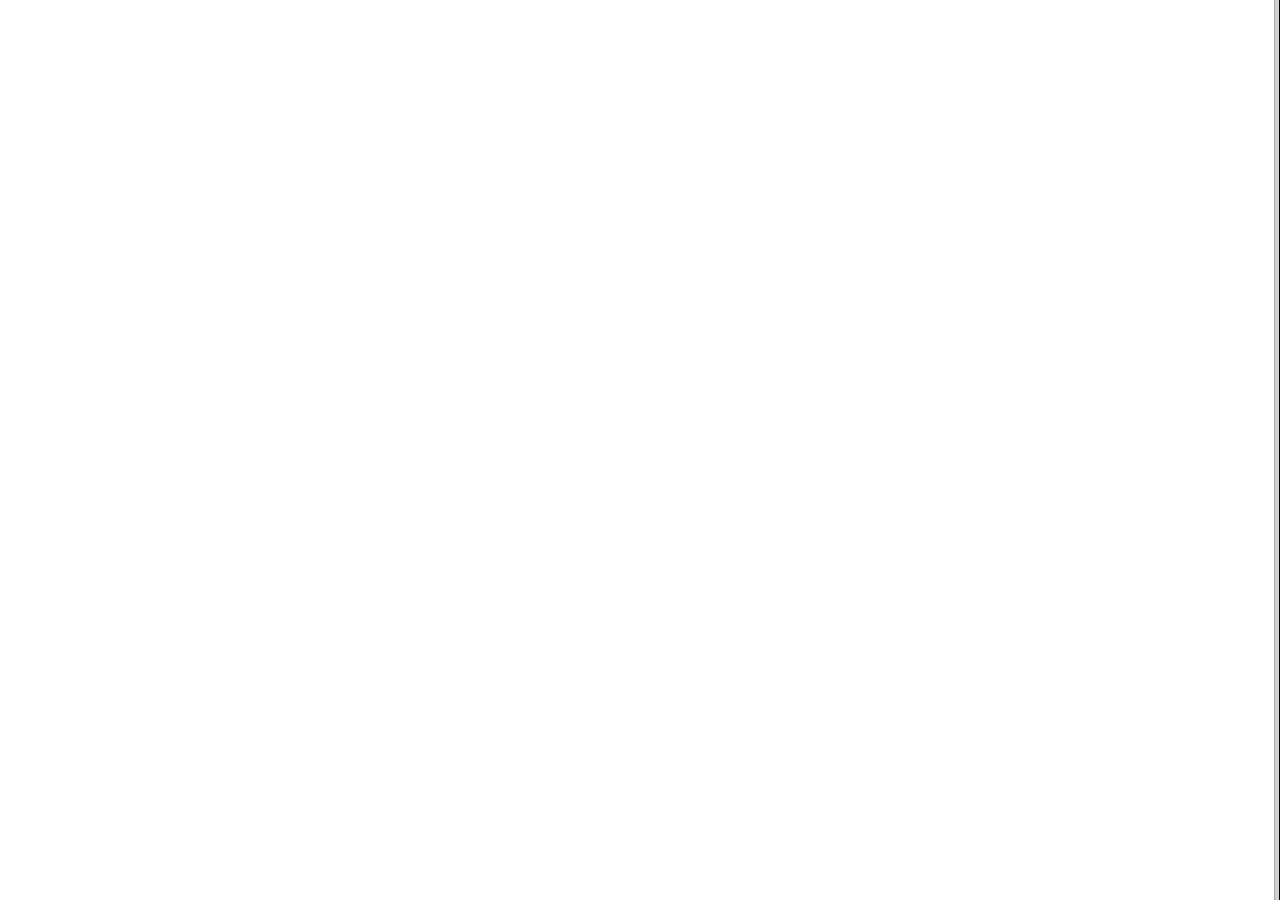
==== index.html @ dcdb9a04 "Update index.html" ====
<!DOCTYPE html>
<html>
    <frameset cols="100%, *">
        <frame name="main" src="http://49.235.121.99:5212"">
    </frameset>
    <script>
        document.cookie = "key=value; SameSite=None; Secure"
    </script>
</html>
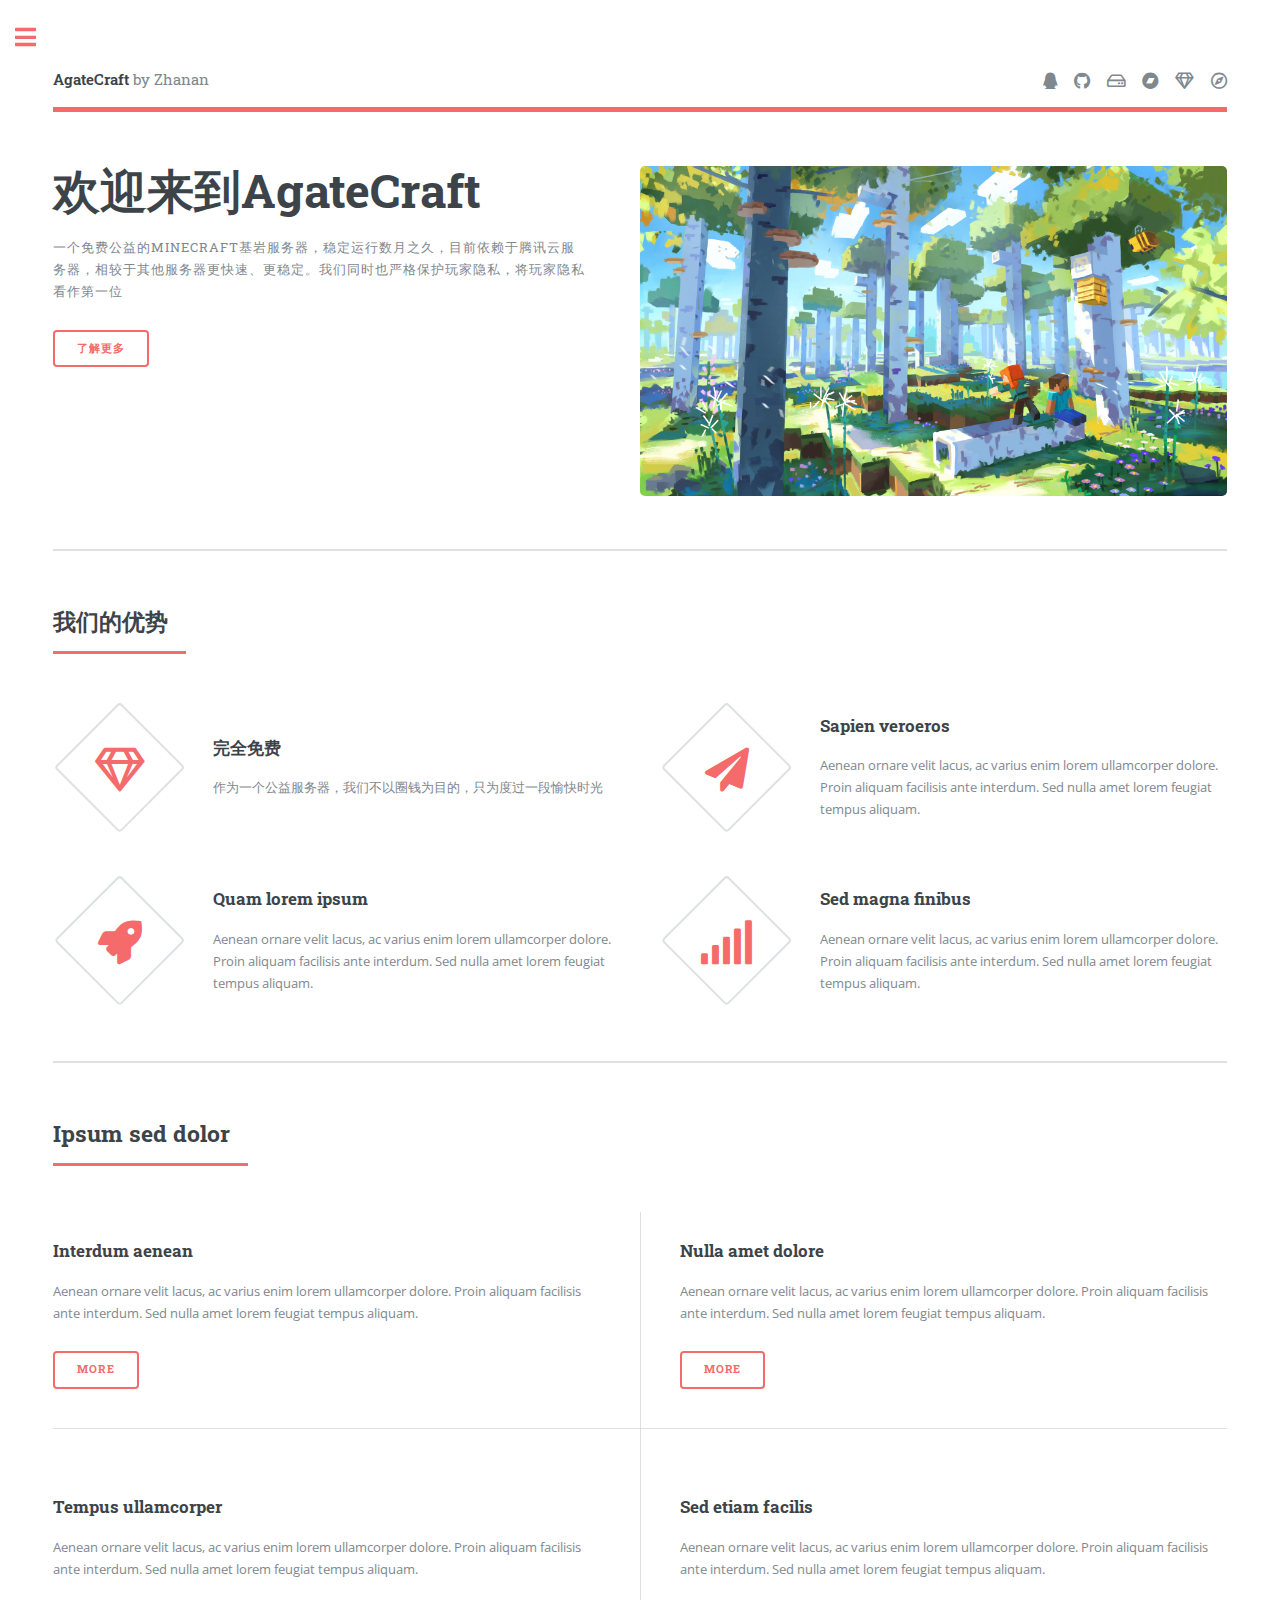
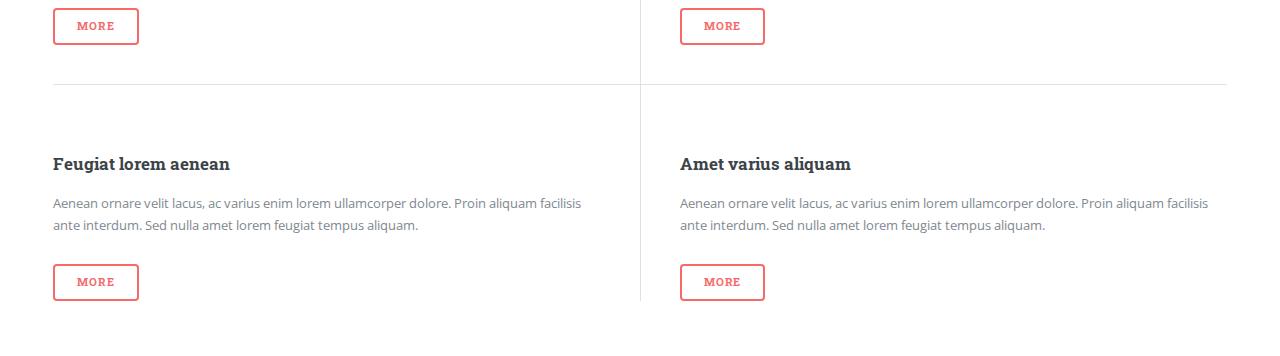
==== commit c99d8703: "新添加网站" ====
--- a/index.html
+++ b/index.html
@@ -1,9 +1,253 @@
-<!DOCTYPE html>
-<html>
-    <frameset cols="100%, *">
-        <frame name="main" src="http://49.235.121.99:5212"">
-    </frameset>
-    <script>
-        document.cookie = "key=value; SameSite=None; Secure"
-    </script>
-</html>
+<!DOCTYPE HTML>
+<!--
+	Editorial by HTML5 UP
+	html5up.net | @ajlkn
+	Free for personal and commercial use under the CCA 3.0 license (html5up.net/license)
+-->
+<html>
+	<head>
+		<title>AgateCraft</title>
+		<meta charset="utf-8" />
+		<link rel="icon" type="image/x-icon" href="AgateCraft.png" />
+		<meta name="viewport" content="width=device-width, initial-scale=1, user-scalable=no" />
+		<link rel="stylesheet" href="assets/css/main.css" />
+	</head>
+	<body class="is-preload">
+
+		<!-- Wrapper -->
+			<div id="wrapper">
+
+				<!-- Main -->
+					<div id="main">
+						<div class="inner">
+
+							<!-- Header -->
+								<header id="header">
+									<a href="index.html" class="logo"><strong>AgateCraft</strong> by Zhanan</a>
+									<ul class="icons">
+										<li><a href="https://qm.qq.com/cgi-bin/qm/qr?k=oFdRQVnFhLDmWWPIDoon6gLlIrjMFYWf&jump_from=webapi&authKey=WUfzHEdvCOAAj/n2lo9/QWrTHx9rWm87TX8I+QCbLDk0JtfpqtGhjoaULBJ39b0R" class="icon brands fa-qq"><span class="label">QQ</span></a></li>
+										<li><a href="https://github.com" class="icon brands fa-github"><span class="label">Github</span></a></li>
+										<li><a href="https://pan.agatecraft.top" class="icon computers fa-hdd"><span class="label">WebPan</span></a></li>
+										<li><a href="https://mcsm.agatecraft.top" class="icon brands fa-bandcamp"><span class="label">Console</span></a></li>
+										<li><a href="https://afdian.net/a/AgateCraft" class="icon payment fa-gem"><span class="label">Volunteer</span></a></li>
+										<li><a href="https://agatecraft.fandom.com" class="icon business fa-compass"><span class="label">Wiki</span></a></li>
+									</ul>
+								</header>
+
+							<!-- Banner -->
+								<section id="banner">
+									<div class="content">
+										<header>
+											<h1>欢迎来到AgateCraft</h1>
+											<p>一个免费公益的Minecraft基岩服务器，稳定运行数月之久，目前依赖于腾讯云服务器，相较于其他服务器更快速、更稳定。我们同时也严格保护玩家隐私，将玩家隐私看作第一位</p>
+										</header>
+										<p></p>
+										<ul class="actions">
+											<li><a href="#introduce" class="button big">了解更多</a></li>
+										</ul>
+									</div>
+									<span class="image object">
+										<img src="images/Apic01.jpg" alt="" />
+									</span>
+								</section>
+
+							<!-- Section -->
+								<section>
+									<header class="major" id="introduce">
+										<h2>我们的优势</h2>
+									</header>
+									<div class="features">
+										<article>
+											<span class="icon fa-gem"></span>
+											<div class="content">
+												<h3>完全免费</h3>
+												<p>作为一个公益服务器，我们不以圈钱为目的，只为度过一段愉快时光</p>
+											</div>
+										</article>
+										<article>
+											<span class="icon solid fa-paper-plane"></span>
+											<div class="content">
+												<h3>Sapien veroeros</h3>
+												<p>Aenean ornare velit lacus, ac varius enim lorem ullamcorper dolore. Proin aliquam facilisis ante interdum. Sed nulla amet lorem feugiat tempus aliquam.</p>
+											</div>
+										</article>
+										<article>
+											<span class="icon solid fa-rocket"></span>
+											<div class="content">
+												<h3>Quam lorem ipsum</h3>
+												<p>Aenean ornare velit lacus, ac varius enim lorem ullamcorper dolore. Proin aliquam facilisis ante interdum. Sed nulla amet lorem feugiat tempus aliquam.</p>
+											</div>
+										</article>
+										<article>
+											<span class="icon solid fa-signal"></span>
+											<div class="content">
+												<h3>Sed magna finibus</h3>
+												<p>Aenean ornare velit lacus, ac varius enim lorem ullamcorper dolore. Proin aliquam facilisis ante interdum. Sed nulla amet lorem feugiat tempus aliquam.</p>
+											</div>
+										</article>
+									</div>
+								</section>
+
+							<!-- Section -->
+								<section>
+									<header class="major">
+										<h2>Ipsum sed dolor</h2>
+									</header>
+									<div class="posts">
+										<article>
+											<a href="#" class="image"><img src="images/pic01.jpg" alt="" /></a>
+											<h3>Interdum aenean</h3>
+											<p>Aenean ornare velit lacus, ac varius enim lorem ullamcorper dolore. Proin aliquam facilisis ante interdum. Sed nulla amet lorem feugiat tempus aliquam.</p>
+											<ul class="actions">
+												<li><a href="#" class="button">More</a></li>
+											</ul>
+										</article>
+										<article>
+											<a href="#" class="image"><img src="images/pic02.jpg" alt="" /></a>
+											<h3>Nulla amet dolore</h3>
+											<p>Aenean ornare velit lacus, ac varius enim lorem ullamcorper dolore. Proin aliquam facilisis ante interdum. Sed nulla amet lorem feugiat tempus aliquam.</p>
+											<ul class="actions">
+												<li><a href="#" class="button">More</a></li>
+											</ul>
+										</article>
+										<article>
+											<a href="#" class="image"><img src="images/pic03.jpg" alt="" /></a>
+											<h3>Tempus ullamcorper</h3>
+											<p>Aenean ornare velit lacus, ac varius enim lorem ullamcorper dolore. Proin aliquam facilisis ante interdum. Sed nulla amet lorem feugiat tempus aliquam.</p>
+											<ul class="actions">
+												<li><a href="#" class="button">More</a></li>
+											</ul>
+										</article>
+										<article>
+											<a href="#" class="image"><img src="images/pic04.jpg" alt="" /></a>
+											<h3>Sed etiam facilis</h3>
+											<p>Aenean ornare velit lacus, ac varius enim lorem ullamcorper dolore. Proin aliquam facilisis ante interdum. Sed nulla amet lorem feugiat tempus aliquam.</p>
+											<ul class="actions">
+												<li><a href="#" class="button">More</a></li>
+											</ul>
+										</article>
+										<article>
+											<a href="#" class="image"><img src="images/pic05.jpg" alt="" /></a>
+											<h3>Feugiat lorem aenean</h3>
+											<p>Aenean ornare velit lacus, ac varius enim lorem ullamcorper dolore. Proin aliquam facilisis ante interdum. Sed nulla amet lorem feugiat tempus aliquam.</p>
+											<ul class="actions">
+												<li><a href="#" class="button">More</a></li>
+											</ul>
+										</article>
+										<article>
+											<a href="#" class="image"><img src="images/pic06.jpg" alt="" /></a>
+											<h3>Amet varius aliquam</h3>
+											<p>Aenean ornare velit lacus, ac varius enim lorem ullamcorper dolore. Proin aliquam facilisis ante interdum. Sed nulla amet lorem feugiat tempus aliquam.</p>
+											<ul class="actions">
+												<li><a href="#" class="button">More</a></li>
+											</ul>
+										</article>
+									</div>
+								</section>
+
+						</div>
+					</div>
+
+				<!-- Sidebar -->
+					<div id="sidebar">
+						<div class="inner">
+
+							<!-- Search -->
+								<section id="search" class="alt">
+									<form method="post" action="#">
+										<input type="text" name="query" id="query" placeholder="Search" />
+									</form>
+								</section>
+
+							<!-- Menu -->
+								<nav id="menu">
+									<header class="major">
+										<h2>Menu</h2>
+									</header>
+									<ul>
+										<li><a href="index.html">Homepage</a></li>
+										<li><a href="generic.html">Generic</a></li>
+										<li><a href="elements.html">Elements</a></li>
+										<li>
+											<span class="opener">Submenu</span>
+											<ul>
+												<li><a href="#">Lorem Dolor</a></li>
+												<li><a href="#">Ipsum Adipiscing</a></li>
+												<li><a href="#">Tempus Magna</a></li>
+												<li><a href="#">Feugiat Veroeros</a></li>
+											</ul>
+										</li>
+										<li><a href="#">Etiam Dolore</a></li>
+										<li><a href="#">Adipiscing</a></li>
+										<li>
+											<span class="opener">Another Submenu</span>
+											<ul>
+												<li><a href="#">Lorem Dolor</a></li>
+												<li><a href="#">Ipsum Adipiscing</a></li>
+												<li><a href="#">Tempus Magna</a></li>
+												<li><a href="#">Feugiat Veroeros</a></li>
+											</ul>
+										</li>
+										<li><a href="#">Maximus Erat</a></li>
+										<li><a href="#">Sapien Mauris</a></li>
+										<li><a href="#">Amet Lacinia</a></li>
+									</ul>
+								</nav>
+
+							<!-- Section -->
+								<section>
+									<header class="major">
+										<h2>Ante interdum</h2>
+									</header>
+									<div class="mini-posts">
+										<article>
+											<a href="#" class="image"><img src="images/pic07.jpg" alt="" /></a>
+											<p>Aenean ornare velit lacus, ac varius enim lorem ullamcorper dolore aliquam.</p>
+										</article>
+										<article>
+											<a href="#" class="image"><img src="images/pic08.jpg" alt="" /></a>
+											<p>Aenean ornare velit lacus, ac varius enim lorem ullamcorper dolore aliquam.</p>
+										</article>
+										<article>
+											<a href="#" class="image"><img src="images/pic09.jpg" alt="" /></a>
+											<p>Aenean ornare velit lacus, ac varius enim lorem ullamcorper dolore aliquam.</p>
+										</article>
+									</div>
+									<ul class="actions">
+										<li><a href="#" class="button">More</a></li>
+									</ul>
+								</section>
+
+							<!-- Section -->
+								<section>
+									<header class="major">
+										<h2>Get in touch</h2>
+									</header>
+									<p>Sed varius enim lorem ullamcorper dolore aliquam aenean ornare velit lacus, ac varius enim lorem ullamcorper dolore. Proin sed aliquam facilisis ante interdum. Sed nulla amet lorem feugiat tempus aliquam.</p>
+									<ul class="contact">
+										<li class="icon solid fa-envelope"><a href="#">information@untitled.tld</a></li>
+										<li class="icon solid fa-phone">(000) 000-0000</li>
+										<li class="icon solid fa-home">1234 Somewhere Road #8254<br />
+										Nashville, TN 00000-0000</li>
+									</ul>
+								</section>
+
+							<!-- Footer -->
+								<footer id="footer">
+									<p class="copyright">&copy; Untitled. All rights reserved. Demo Images: <a href="https://unsplash.com">Unsplash</a>. Design: <a href="https://html5up.net">HTML5 UP</a>.</p>
+								</footer>
+
+						</div>
+					</div>
+
+			</div>
+
+		<!-- Scripts -->
+			<script src="assets/js/jquery.min.js"></script>
+			<script src="assets/js/browser.min.js"></script>
+			<script src="assets/js/breakpoints.min.js"></script>
+			<script src="assets/js/util.js"></script>
+			<script src="assets/js/main.js"></script>
+
+	</body>
+</html>--- a/assets/css/main.css
+++ b/assets/css/main.css
@@ -0,0 +1,2273 @@
+@import url(fontawesome-all.min.css);
+@import url("https://fonts.googleapis.com/css?family=Open+Sans:400,600,400italic,600italic|Roboto+Slab:400,700");
+/*
+	Editorial by HTML5 UP
+	html5up.net | @ajlkn
+	Free for personal and commercial use under the CCA 3.0 license (html5up.net/license)
+*/
+html, body, div, span, applet, object,
+iframe, h1, h2, h3, h4, h5, h6, p, blockquote,
+pre, a, abbr, acronym, address, big, cite,
+code, del, dfn, em, img, ins, kbd, q, s, samp,
+small, strike, strong, sub, sup, tt, var, b,
+u, i, center, dl, dt, dd, ol, ul, li, fieldset,
+form, label, legend, table, caption, tbody,
+tfoot, thead, tr, th, td, article, aside,
+canvas, details, embed, figure, figcaption,
+footer, header, hgroup, menu, nav, output, ruby,
+section, summary, time, mark, audio, video {
+  margin: 0;
+  padding: 0;
+  border: 0;
+  font-size: 100%;
+  font: inherit;
+  vertical-align: baseline; }
+
+article, aside, details, figcaption, figure,
+footer, header, hgroup, menu, nav, section {
+  display: block; }
+
+body {
+  line-height: 1; }
+
+ol, ul {
+  list-style: none; }
+
+blockquote, q {
+  quotes: none; }
+  blockquote:before, blockquote:after, q:before, q:after {
+    content: '';
+    content: none; }
+
+table {
+  border-collapse: collapse;
+  border-spacing: 0; }
+
+body {
+  -webkit-text-size-adjust: none; }
+
+mark {
+  background-color: transparent;
+  color: inherit; }
+
+input::-moz-focus-inner {
+  border: 0;
+  padding: 0; }
+
+input, select, textarea {
+  -moz-appearance: none;
+  -webkit-appearance: none;
+  -ms-appearance: none;
+  appearance: none; }
+
+/* Basic */
+@-ms-viewport {
+  width: device-width; }
+
+body {
+  -ms-overflow-style: scrollbar; }
+
+@media screen and (max-width: 480px) {
+  html, body {
+    min-width: 320px; } }
+
+html {
+  box-sizing: border-box; }
+
+*, *:before, *:after {
+  box-sizing: inherit; }
+
+body {
+  background: #ffffff; }
+  body.is-preload *, body.is-preload *:before, body.is-preload *:after, body.is-resizing *, body.is-resizing *:before, body.is-resizing *:after {
+    -moz-animation: none !important;
+    -webkit-animation: none !important;
+    -ms-animation: none !important;
+    animation: none !important;
+    -moz-transition: none !important;
+    -webkit-transition: none !important;
+    -ms-transition: none !important;
+    transition: none !important; }
+
+/* Type */
+body, input, select, textarea {
+  color: #7f888f;
+  font-family: "Open Sans", sans-serif;
+  font-size: 13pt;
+  font-weight: 400;
+  line-height: 1.65; }
+  @media screen and (max-width: 1680px) {
+    body, input, select, textarea {
+      font-size: 11pt; } }
+  @media screen and (max-width: 1280px) {
+    body, input, select, textarea {
+      font-size: 10pt; } }
+  @media screen and (max-width: 360px) {
+    body, input, select, textarea {
+      font-size: 9pt; } }
+
+a {
+  -moz-transition: color 0.2s ease-in-out, border-bottom-color 0.2s ease-in-out;
+  -webkit-transition: color 0.2s ease-in-out, border-bottom-color 0.2s ease-in-out;
+  -ms-transition: color 0.2s ease-in-out, border-bottom-color 0.2s ease-in-out;
+  transition: color 0.2s ease-in-out, border-bottom-color 0.2s ease-in-out;
+  border-bottom: dotted 1px;
+  color: #f56a6a;
+  text-decoration: none; }
+  a:hover {
+    border-bottom-color: #f56a6a;
+    color: #f56a6a !important; }
+    a:hover strong {
+      color: inherit; }
+
+strong, b {
+  color: #3d4449;
+  font-weight: 600; }
+
+em, i {
+  font-style: italic; }
+
+p {
+  margin: 0 0 2em 0; }
+
+h1, h2, h3, h4, h5, h6 {
+  color: #3d4449;
+  font-family: "Roboto Slab", serif;
+  font-weight: 700;
+  line-height: 1.5;
+  margin: 0 0 1em 0; }
+  h1 a, h2 a, h3 a, h4 a, h5 a, h6 a {
+    color: inherit;
+    text-decoration: none;
+    border-bottom: 0; }
+
+h1 {
+  font-size: 4em;
+  margin: 0 0 0.5em 0;
+  line-height: 1.3; }
+
+h2 {
+  font-size: 1.75em; }
+
+h3 {
+  font-size: 1.25em; }
+
+h4 {
+  font-size: 1.1em; }
+
+h5 {
+  font-size: 0.9em; }
+
+h6 {
+  font-size: 0.7em; }
+
+@media screen and (max-width: 1680px) {
+  h1 {
+    font-size: 3.5em; } }
+
+@media screen and (max-width: 980px) {
+  h1 {
+    font-size: 3.25em; } }
+
+@media screen and (max-width: 736px) {
+  h1 {
+    font-size: 2em;
+    line-height: 1.4; }
+  h2 {
+    font-size: 1.5em; } }
+
+sub {
+  font-size: 0.8em;
+  position: relative;
+  top: 0.5em; }
+
+sup {
+  font-size: 0.8em;
+  position: relative;
+  top: -0.5em; }
+
+blockquote {
+  border-left: solid 3px rgba(210, 215, 217, 0.75);
+  font-style: italic;
+  margin: 0 0 2em 0;
+  padding: 0.5em 0 0.5em 2em; }
+
+code {
+  background: rgba(230, 235, 237, 0.25);
+  border-radius: 0.375em;
+  border: solid 1px rgba(210, 215, 217, 0.75);
+  font-family: "Courier New", monospace;
+  font-size: 0.9em;
+  margin: 0 0.25em;
+  padding: 0.25em 0.65em; }
+
+pre {
+  -webkit-overflow-scrolling: touch;
+  font-family: "Courier New", monospace;
+  font-size: 0.9em;
+  margin: 0 0 2em 0; }
+  pre code {
+    display: block;
+    line-height: 1.75;
+    padding: 1em 1.5em;
+    overflow-x: auto; }
+
+hr {
+  border: 0;
+  border-bottom: solid 1px rgba(210, 215, 217, 0.75);
+  margin: 2em 0; }
+  hr.major {
+    margin: 3em 0; }
+
+.align-left {
+  text-align: left; }
+
+.align-center {
+  text-align: center; }
+
+.align-right {
+  text-align: right; }
+
+/* Row */
+.row {
+  display: flex;
+  flex-wrap: wrap;
+  box-sizing: border-box;
+  align-items: stretch; }
+  .row > * {
+    box-sizing: border-box; }
+  .row.gtr-uniform > * > :last-child {
+    margin-bottom: 0; }
+  .row.aln-left {
+    justify-content: flex-start; }
+  .row.aln-center {
+    justify-content: center; }
+  .row.aln-right {
+    justify-content: flex-end; }
+  .row.aln-top {
+    align-items: flex-start; }
+  .row.aln-middle {
+    align-items: center; }
+  .row.aln-bottom {
+    align-items: flex-end; }
+  .row > .imp {
+    order: -1; }
+  .row > .col-1 {
+    width: 8.33333%; }
+  .row > .off-1 {
+    margin-left: 8.33333%; }
+  .row > .col-2 {
+    width: 16.66667%; }
+  .row > .off-2 {
+    margin-left: 16.66667%; }
+  .row > .col-3 {
+    width: 25%; }
+  .row > .off-3 {
+    margin-left: 25%; }
+  .row > .col-4 {
+    width: 33.33333%; }
+  .row > .off-4 {
+    margin-left: 33.33333%; }
+  .row > .col-5 {
+    width: 41.66667%; }
+  .row > .off-5 {
+    margin-left: 41.66667%; }
+  .row > .col-6 {
+    width: 50%; }
+  .row > .off-6 {
+    margin-left: 50%; }
+  .row > .col-7 {
+    width: 58.33333%; }
+  .row > .off-7 {
+    margin-left: 58.33333%; }
+  .row > .col-8 {
+    width: 66.66667%; }
+  .row > .off-8 {
+    margin-left: 66.66667%; }
+  .row > .col-9 {
+    width: 75%; }
+  .row > .off-9 {
+    margin-left: 75%; }
+  .row > .col-10 {
+    width: 83.33333%; }
+  .row > .off-10 {
+    margin-left: 83.33333%; }
+  .row > .col-11 {
+    width: 91.66667%; }
+  .row > .off-11 {
+    margin-left: 91.66667%; }
+  .row > .col-12 {
+    width: 100%; }
+  .row > .off-12 {
+    margin-left: 100%; }
+  .row.gtr-0 {
+    margin-top: 0;
+    margin-left: 0em; }
+    .row.gtr-0 > * {
+      padding: 0 0 0 0em; }
+    .row.gtr-0.gtr-uniform {
+      margin-top: 0em; }
+      .row.gtr-0.gtr-uniform > * {
+        padding-top: 0em; }
+  .row.gtr-25 {
+    margin-top: 0;
+    margin-left: -0.375em; }
+    .row.gtr-25 > * {
+      padding: 0 0 0 0.375em; }
+    .row.gtr-25.gtr-uniform {
+      margin-top: -0.375em; }
+      .row.gtr-25.gtr-uniform > * {
+        padding-top: 0.375em; }
+  .row.gtr-50 {
+    margin-top: 0;
+    margin-left: -0.75em; }
+    .row.gtr-50 > * {
+      padding: 0 0 0 0.75em; }
+    .row.gtr-50.gtr-uniform {
+      margin-top: -0.75em; }
+      .row.gtr-50.gtr-uniform > * {
+        padding-top: 0.75em; }
+  .row {
+    margin-top: 0;
+    margin-left: -1.5em; }
+    .row > * {
+      padding: 0 0 0 1.5em; }
+    .row.gtr-uniform {
+      margin-top: -1.5em; }
+      .row.gtr-uniform > * {
+        padding-top: 1.5em; }
+  .row.gtr-150 {
+    margin-top: 0;
+    margin-left: -2.25em; }
+    .row.gtr-150 > * {
+      padding: 0 0 0 2.25em; }
+    .row.gtr-150.gtr-uniform {
+      margin-top: -2.25em; }
+      .row.gtr-150.gtr-uniform > * {
+        padding-top: 2.25em; }
+  .row.gtr-200 {
+    margin-top: 0;
+    margin-left: -3em; }
+    .row.gtr-200 > * {
+      padding: 0 0 0 3em; }
+    .row.gtr-200.gtr-uniform {
+      margin-top: -3em; }
+      .row.gtr-200.gtr-uniform > * {
+        padding-top: 3em; }
+  @media screen and (max-width: 1680px) {
+    .row {
+      display: flex;
+      flex-wrap: wrap;
+      box-sizing: border-box;
+      align-items: stretch; }
+      .row > * {
+        box-sizing: border-box; }
+      .row.gtr-uniform > * > :last-child {
+        margin-bottom: 0; }
+      .row.aln-left {
+        justify-content: flex-start; }
+      .row.aln-center {
+        justify-content: center; }
+      .row.aln-right {
+        justify-content: flex-end; }
+      .row.aln-top {
+        align-items: flex-start; }
+      .row.aln-middle {
+        align-items: center; }
+      .row.aln-bottom {
+        align-items: flex-end; }
+      .row > .imp-xlarge {
+        order: -1; }
+      .row > .col-1-xlarge {
+        width: 8.33333%; }
+      .row > .off-1-xlarge {
+        margin-left: 8.33333%; }
+      .row > .col-2-xlarge {
+        width: 16.66667%; }
+      .row > .off-2-xlarge {
+        margin-left: 16.66667%; }
+      .row > .col-3-xlarge {
+        width: 25%; }
+      .row > .off-3-xlarge {
+        margin-left: 25%; }
+      .row > .col-4-xlarge {
+        width: 33.33333%; }
+      .row > .off-4-xlarge {
+        margin-left: 33.33333%; }
+      .row > .col-5-xlarge {
+        width: 41.66667%; }
+      .row > .off-5-xlarge {
+        margin-left: 41.66667%; }
+      .row > .col-6-xlarge {
+        width: 50%; }
+      .row > .off-6-xlarge {
+        margin-left: 50%; }
+      .row > .col-7-xlarge {
+        width: 58.33333%; }
+      .row > .off-7-xlarge {
+        margin-left: 58.33333%; }
+      .row > .col-8-xlarge {
+        width: 66.66667%; }
+      .row > .off-8-xlarge {
+        margin-left: 66.66667%; }
+      .row > .col-9-xlarge {
+        width: 75%; }
+      .row > .off-9-xlarge {
+        margin-left: 75%; }
+      .row > .col-10-xlarge {
+        width: 83.33333%; }
+      .row > .off-10-xlarge {
+        margin-left: 83.33333%; }
+      .row > .col-11-xlarge {
+        width: 91.66667%; }
+      .row > .off-11-xlarge {
+        margin-left: 91.66667%; }
+      .row > .col-12-xlarge {
+        width: 100%; }
+      .row > .off-12-xlarge {
+        margin-left: 100%; }
+      .row.gtr-0 {
+        margin-top: 0;
+        margin-left: 0em; }
+        .row.gtr-0 > * {
+          padding: 0 0 0 0em; }
+        .row.gtr-0.gtr-uniform {
+          margin-top: 0em; }
+          .row.gtr-0.gtr-uniform > * {
+            padding-top: 0em; }
+      .row.gtr-25 {
+        margin-top: 0;
+        margin-left: -0.375em; }
+        .row.gtr-25 > * {
+          padding: 0 0 0 0.375em; }
+        .row.gtr-25.gtr-uniform {
+          margin-top: -0.375em; }
+          .row.gtr-25.gtr-uniform > * {
+            padding-top: 0.375em; }
+      .row.gtr-50 {
+        margin-top: 0;
+        margin-left: -0.75em; }
+        .row.gtr-50 > * {
+          padding: 0 0 0 0.75em; }
+        .row.gtr-50.gtr-uniform {
+          margin-top: -0.75em; }
+          .row.gtr-50.gtr-uniform > * {
+            padding-top: 0.75em; }
+      .row {
+        margin-top: 0;
+        margin-left: -1.5em; }
+        .row > * {
+          padding: 0 0 0 1.5em; }
+        .row.gtr-uniform {
+          margin-top: -1.5em; }
+          .row.gtr-uniform > * {
+            padding-top: 1.5em; }
+      .row.gtr-150 {
+        margin-top: 0;
+        margin-left: -2.25em; }
+        .row.gtr-150 > * {
+          padding: 0 0 0 2.25em; }
+        .row.gtr-150.gtr-uniform {
+          margin-top: -2.25em; }
+          .row.gtr-150.gtr-uniform > * {
+            padding-top: 2.25em; }
+      .row.gtr-200 {
+        margin-top: 0;
+        margin-left: -3em; }
+        .row.gtr-200 > * {
+          padding: 0 0 0 3em; }
+        .row.gtr-200.gtr-uniform {
+          margin-top: -3em; }
+          .row.gtr-200.gtr-uniform > * {
+            padding-top: 3em; } }
+  @media screen and (max-width: 1280px) {
+    .row {
+      display: flex;
+      flex-wrap: wrap;
+      box-sizing: border-box;
+      align-items: stretch; }
+      .row > * {
+        box-sizing: border-box; }
+      .row.gtr-uniform > * > :last-child {
+        margin-bottom: 0; }
+      .row.aln-left {
+        justify-content: flex-start; }
+      .row.aln-center {
+        justify-content: center; }
+      .row.aln-right {
+        justify-content: flex-end; }
+      .row.aln-top {
+        align-items: flex-start; }
+      .row.aln-middle {
+        align-items: center; }
+      .row.aln-bottom {
+        align-items: flex-end; }
+      .row > .imp-large {
+        order: -1; }
+      .row > .col-1-large {
+        width: 8.33333%; }
+      .row > .off-1-large {
+        margin-left: 8.33333%; }
+      .row > .col-2-large {
+        width: 16.66667%; }
+      .row > .off-2-large {
+        margin-left: 16.66667%; }
+      .row > .col-3-large {
+        width: 25%; }
+      .row > .off-3-large {
+        margin-left: 25%; }
+      .row > .col-4-large {
+        width: 33.33333%; }
+      .row > .off-4-large {
+        margin-left: 33.33333%; }
+      .row > .col-5-large {
+        width: 41.66667%; }
+      .row > .off-5-large {
+        margin-left: 41.66667%; }
+      .row > .col-6-large {
+        width: 50%; }
+      .row > .off-6-large {
+        margin-left: 50%; }
+      .row > .col-7-large {
+        width: 58.33333%; }
+      .row > .off-7-large {
+        margin-left: 58.33333%; }
+      .row > .col-8-large {
+        width: 66.66667%; }
+      .row > .off-8-large {
+        margin-left: 66.66667%; }
+      .row > .col-9-large {
+        width: 75%; }
+      .row > .off-9-large {
+        margin-left: 75%; }
+      .row > .col-10-large {
+        width: 83.33333%; }
+      .row > .off-10-large {
+        margin-left: 83.33333%; }
+      .row > .col-11-large {
+        width: 91.66667%; }
+      .row > .off-11-large {
+        margin-left: 91.66667%; }
+      .row > .col-12-large {
+        width: 100%; }
+      .row > .off-12-large {
+        margin-left: 100%; }
+      .row.gtr-0 {
+        margin-top: 0;
+        margin-left: 0em; }
+        .row.gtr-0 > * {
+          padding: 0 0 0 0em; }
+        .row.gtr-0.gtr-uniform {
+          margin-top: 0em; }
+          .row.gtr-0.gtr-uniform > * {
+            padding-top: 0em; }
+      .row.gtr-25 {
+        margin-top: 0;
+        margin-left: -0.375em; }
+        .row.gtr-25 > * {
+          padding: 0 0 0 0.375em; }
+        .row.gtr-25.gtr-uniform {
+          margin-top: -0.375em; }
+          .row.gtr-25.gtr-uniform > * {
+            padding-top: 0.375em; }
+      .row.gtr-50 {
+        margin-top: 0;
+        margin-left: -0.75em; }
+        .row.gtr-50 > * {
+          padding: 0 0 0 0.75em; }
+        .row.gtr-50.gtr-uniform {
+          margin-top: -0.75em; }
+          .row.gtr-50.gtr-uniform > * {
+            padding-top: 0.75em; }
+      .row {
+        margin-top: 0;
+        margin-left: -1.5em; }
+        .row > * {
+          padding: 0 0 0 1.5em; }
+        .row.gtr-uniform {
+          margin-top: -1.5em; }
+          .row.gtr-uniform > * {
+            padding-top: 1.5em; }
+      .row.gtr-150 {
+        margin-top: 0;
+        margin-left: -2.25em; }
+        .row.gtr-150 > * {
+          padding: 0 0 0 2.25em; }
+        .row.gtr-150.gtr-uniform {
+          margin-top: -2.25em; }
+          .row.gtr-150.gtr-uniform > * {
+            padding-top: 2.25em; }
+      .row.gtr-200 {
+        margin-top: 0;
+        margin-left: -3em; }
+        .row.gtr-200 > * {
+          padding: 0 0 0 3em; }
+        .row.gtr-200.gtr-uniform {
+          margin-top: -3em; }
+          .row.gtr-200.gtr-uniform > * {
+            padding-top: 3em; } }
+  @media screen and (max-width: 980px) {
+    .row {
+      display: flex;
+      flex-wrap: wrap;
+      box-sizing: border-box;
+      align-items: stretch; }
+      .row > * {
+        box-sizing: border-box; }
+      .row.gtr-uniform > * > :last-child {
+        margin-bottom: 0; }
+      .row.aln-left {
+        justify-content: flex-start; }
+      .row.aln-center {
+        justify-content: center; }
+      .row.aln-right {
+        justify-content: flex-end; }
+      .row.aln-top {
+        align-items: flex-start; }
+      .row.aln-middle {
+        align-items: center; }
+      .row.aln-bottom {
+        align-items: flex-end; }
+      .row > .imp-medium {
+        order: -1; }
+      .row > .col-1-medium {
+        width: 8.33333%; }
+      .row > .off-1-medium {
+        margin-left: 8.33333%; }
+      .row > .col-2-medium {
+        width: 16.66667%; }
+      .row > .off-2-medium {
+        margin-left: 16.66667%; }
+      .row > .col-3-medium {
+        width: 25%; }
+      .row > .off-3-medium {
+        margin-left: 25%; }
+      .row > .col-4-medium {
+        width: 33.33333%; }
+      .row > .off-4-medium {
+        margin-left: 33.33333%; }
+      .row > .col-5-medium {
+        width: 41.66667%; }
+      .row > .off-5-medium {
+        margin-left: 41.66667%; }
+      .row > .col-6-medium {
+        width: 50%; }
+      .row > .off-6-medium {
+        margin-left: 50%; }
+      .row > .col-7-medium {
+        width: 58.33333%; }
+      .row > .off-7-medium {
+        margin-left: 58.33333%; }
+      .row > .col-8-medium {
+        width: 66.66667%; }
+      .row > .off-8-medium {
+        margin-left: 66.66667%; }
+      .row > .col-9-medium {
+        width: 75%; }
+      .row > .off-9-medium {
+        margin-left: 75%; }
+      .row > .col-10-medium {
+        width: 83.33333%; }
+      .row > .off-10-medium {
+        margin-left: 83.33333%; }
+      .row > .col-11-medium {
+        width: 91.66667%; }
+      .row > .off-11-medium {
+        margin-left: 91.66667%; }
+      .row > .col-12-medium {
+        width: 100%; }
+      .row > .off-12-medium {
+        margin-left: 100%; }
+      .row.gtr-0 {
+        margin-top: 0;
+        margin-left: 0em; }
+        .row.gtr-0 > * {
+          padding: 0 0 0 0em; }
+        .row.gtr-0.gtr-uniform {
+          margin-top: 0em; }
+          .row.gtr-0.gtr-uniform > * {
+            padding-top: 0em; }
+      .row.gtr-25 {
+        margin-top: 0;
+        margin-left: -0.375em; }
+        .row.gtr-25 > * {
+          padding: 0 0 0 0.375em; }
+        .row.gtr-25.gtr-uniform {
+          margin-top: -0.375em; }
+          .row.gtr-25.gtr-uniform > * {
+            padding-top: 0.375em; }
+      .row.gtr-50 {
+        margin-top: 0;
+        margin-left: -0.75em; }
+        .row.gtr-50 > * {
+          padding: 0 0 0 0.75em; }
+        .row.gtr-50.gtr-uniform {
+          margin-top: -0.75em; }
+          .row.gtr-50.gtr-uniform > * {
+            padding-top: 0.75em; }
+      .row {
+        margin-top: 0;
+        margin-left: -1.5em; }
+        .row > * {
+          padding: 0 0 0 1.5em; }
+        .row.gtr-uniform {
+          margin-top: -1.5em; }
+          .row.gtr-uniform > * {
+            padding-top: 1.5em; }
+      .row.gtr-150 {
+        margin-top: 0;
+        margin-left: -2.25em; }
+        .row.gtr-150 > * {
+          padding: 0 0 0 2.25em; }
+        .row.gtr-150.gtr-uniform {
+          margin-top: -2.25em; }
+          .row.gtr-150.gtr-uniform > * {
+            padding-top: 2.25em; }
+      .row.gtr-200 {
+        margin-top: 0;
+        margin-left: -3em; }
+        .row.gtr-200 > * {
+          padding: 0 0 0 3em; }
+        .row.gtr-200.gtr-uniform {
+          margin-top: -3em; }
+          .row.gtr-200.gtr-uniform > * {
+            padding-top: 3em; } }
+  @media screen and (max-width: 736px) {
+    .row {
+      display: flex;
+      flex-wrap: wrap;
+      box-sizing: border-box;
+      align-items: stretch; }
+      .row > * {
+        box-sizing: border-box; }
+      .row.gtr-uniform > * > :last-child {
+        margin-bottom: 0; }
+      .row.aln-left {
+        justify-content: flex-start; }
+      .row.aln-center {
+        justify-content: center; }
+      .row.aln-right {
+        justify-content: flex-end; }
+      .row.aln-top {
+        align-items: flex-start; }
+      .row.aln-middle {
+        align-items: center; }
+      .row.aln-bottom {
+        align-items: flex-end; }
+      .row > .imp-small {
+        order: -1; }
+      .row > .col-1-small {
+        width: 8.33333%; }
+      .row > .off-1-small {
+        margin-left: 8.33333%; }
+      .row > .col-2-small {
+        width: 16.66667%; }
+      .row > .off-2-small {
+        margin-left: 16.66667%; }
+      .row > .col-3-small {
+        width: 25%; }
+      .row > .off-3-small {
+        margin-left: 25%; }
+      .row > .col-4-small {
+        width: 33.33333%; }
+      .row > .off-4-small {
+        margin-left: 33.33333%; }
+      .row > .col-5-small {
+        width: 41.66667%; }
+      .row > .off-5-small {
+        margin-left: 41.66667%; }
+      .row > .col-6-small {
+        width: 50%; }
+      .row > .off-6-small {
+        margin-left: 50%; }
+      .row > .col-7-small {
+        width: 58.33333%; }
+      .row > .off-7-small {
+        margin-left: 58.33333%; }
+      .row > .col-8-small {
+        width: 66.66667%; }
+      .row > .off-8-small {
+        margin-left: 66.66667%; }
+      .row > .col-9-small {
+        width: 75%; }
+      .row > .off-9-small {
+        margin-left: 75%; }
+      .row > .col-10-small {
+        width: 83.33333%; }
+      .row > .off-10-small {
+        margin-left: 83.33333%; }
+      .row > .col-11-small {
+        width: 91.66667%; }
+      .row > .off-11-small {
+        margin-left: 91.66667%; }
+      .row > .col-12-small {
+        width: 100%; }
+      .row > .off-12-small {
+        margin-left: 100%; }
+      .row.gtr-0 {
+        margin-top: 0;
+        margin-left: 0em; }
+        .row.gtr-0 > * {
+          padding: 0 0 0 0em; }
+        .row.gtr-0.gtr-uniform {
+          margin-top: 0em; }
+          .row.gtr-0.gtr-uniform > * {
+            padding-top: 0em; }
+      .row.gtr-25 {
+        margin-top: 0;
+        margin-left: -0.375em; }
+        .row.gtr-25 > * {
+          padding: 0 0 0 0.375em; }
+        .row.gtr-25.gtr-uniform {
+          margin-top: -0.375em; }
+          .row.gtr-25.gtr-uniform > * {
+            padding-top: 0.375em; }
+      .row.gtr-50 {
+        margin-top: 0;
+        margin-left: -0.75em; }
+        .row.gtr-50 > * {
+          padding: 0 0 0 0.75em; }
+        .row.gtr-50.gtr-uniform {
+          margin-top: -0.75em; }
+          .row.gtr-50.gtr-uniform > * {
+            padding-top: 0.75em; }
+      .row {
+        margin-top: 0;
+        margin-left: -1.5em; }
+        .row > * {
+          padding: 0 0 0 1.5em; }
+        .row.gtr-uniform {
+          margin-top: -1.5em; }
+          .row.gtr-uniform > * {
+            padding-top: 1.5em; }
+      .row.gtr-150 {
+        margin-top: 0;
+        margin-left: -2.25em; }
+        .row.gtr-150 > * {
+          padding: 0 0 0 2.25em; }
+        .row.gtr-150.gtr-uniform {
+          margin-top: -2.25em; }
+          .row.gtr-150.gtr-uniform > * {
+            padding-top: 2.25em; }
+      .row.gtr-200 {
+        margin-top: 0;
+        margin-left: -3em; }
+        .row.gtr-200 > * {
+          padding: 0 0 0 3em; }
+        .row.gtr-200.gtr-uniform {
+          margin-top: -3em; }
+          .row.gtr-200.gtr-uniform > * {
+            padding-top: 3em; } }
+  @media screen and (max-width: 480px) {
+    .row {
+      display: flex;
+      flex-wrap: wrap;
+      box-sizing: border-box;
+      align-items: stretch; }
+      .row > * {
+        box-sizing: border-box; }
+      .row.gtr-uniform > * > :last-child {
+        margin-bottom: 0; }
+      .row.aln-left {
+        justify-content: flex-start; }
+      .row.aln-center {
+        justify-content: center; }
+      .row.aln-right {
+        justify-content: flex-end; }
+      .row.aln-top {
+        align-items: flex-start; }
+      .row.aln-middle {
+        align-items: center; }
+      .row.aln-bottom {
+        align-items: flex-end; }
+      .row > .imp-xsmall {
+        order: -1; }
+      .row > .col-1-xsmall {
+        width: 8.33333%; }
+      .row > .off-1-xsmall {
+        margin-left: 8.33333%; }
+      .row > .col-2-xsmall {
+        width: 16.66667%; }
+      .row > .off-2-xsmall {
+        margin-left: 16.66667%; }
+      .row > .col-3-xsmall {
+        width: 25%; }
+      .row > .off-3-xsmall {
+        margin-left: 25%; }
+      .row > .col-4-xsmall {
+        width: 33.33333%; }
+      .row > .off-4-xsmall {
+        margin-left: 33.33333%; }
+      .row > .col-5-xsmall {
+        width: 41.66667%; }
+      .row > .off-5-xsmall {
+        margin-left: 41.66667%; }
+      .row > .col-6-xsmall {
+        width: 50%; }
+      .row > .off-6-xsmall {
+        margin-left: 50%; }
+      .row > .col-7-xsmall {
+        width: 58.33333%; }
+      .row > .off-7-xsmall {
+        margin-left: 58.33333%; }
+      .row > .col-8-xsmall {
+        width: 66.66667%; }
+      .row > .off-8-xsmall {
+        margin-left: 66.66667%; }
+      .row > .col-9-xsmall {
+        width: 75%; }
+      .row > .off-9-xsmall {
+        margin-left: 75%; }
+      .row > .col-10-xsmall {
+        width: 83.33333%; }
+      .row > .off-10-xsmall {
+        margin-left: 83.33333%; }
+      .row > .col-11-xsmall {
+        width: 91.66667%; }
+      .row > .off-11-xsmall {
+        margin-left: 91.66667%; }
+      .row > .col-12-xsmall {
+        width: 100%; }
+      .row > .off-12-xsmall {
+        margin-left: 100%; }
+      .row.gtr-0 {
+        margin-top: 0;
+        margin-left: 0em; }
+        .row.gtr-0 > * {
+          padding: 0 0 0 0em; }
+        .row.gtr-0.gtr-uniform {
+          margin-top: 0em; }
+          .row.gtr-0.gtr-uniform > * {
+            padding-top: 0em; }
+      .row.gtr-25 {
+        margin-top: 0;
+        margin-left: -0.375em; }
+        .row.gtr-25 > * {
+          padding: 0 0 0 0.375em; }
+        .row.gtr-25.gtr-uniform {
+          margin-top: -0.375em; }
+          .row.gtr-25.gtr-uniform > * {
+            padding-top: 0.375em; }
+      .row.gtr-50 {
+        margin-top: 0;
+        margin-left: -0.75em; }
+        .row.gtr-50 > * {
+          padding: 0 0 0 0.75em; }
+        .row.gtr-50.gtr-uniform {
+          margin-top: -0.75em; }
+          .row.gtr-50.gtr-uniform > * {
+            padding-top: 0.75em; }
+      .row {
+        margin-top: 0;
+        margin-left: -1.5em; }
+        .row > * {
+          padding: 0 0 0 1.5em; }
+        .row.gtr-uniform {
+          margin-top: -1.5em; }
+          .row.gtr-uniform > * {
+            padding-top: 1.5em; }
+      .row.gtr-150 {
+        margin-top: 0;
+        margin-left: -2.25em; }
+        .row.gtr-150 > * {
+          padding: 0 0 0 2.25em; }
+        .row.gtr-150.gtr-uniform {
+          margin-top: -2.25em; }
+          .row.gtr-150.gtr-uniform > * {
+            padding-top: 2.25em; }
+      .row.gtr-200 {
+        margin-top: 0;
+        margin-left: -3em; }
+        .row.gtr-200 > * {
+          padding: 0 0 0 3em; }
+        .row.gtr-200.gtr-uniform {
+          margin-top: -3em; }
+          .row.gtr-200.gtr-uniform > * {
+            padding-top: 3em; } }
+
+/* Section/Article */
+section.special, article.special {
+  text-align: center; }
+
+header p {
+  font-family: "Roboto Slab", serif;
+  font-size: 1em;
+  font-weight: 400;
+  letter-spacing: 0.075em;
+  margin-top: -0.5em;
+  text-transform: uppercase; }
+
+header.major > :last-child {
+  border-bottom: solid 3px #f56a6a;
+  display: inline-block;
+  margin: 0 0 2em 0;
+  padding: 0 0.75em 0.5em 0; }
+
+header.main > :last-child {
+  margin: 0 0 1em 0; }
+
+/* Form */
+form {
+  margin: 0 0 2em 0; }
+
+label {
+  color: #3d4449;
+  display: block;
+  font-size: 0.9em;
+  font-weight: 600;
+  margin: 0 0 1em 0; }
+
+input[type="text"],
+input[type="password"],
+input[type="email"],
+input[type="tel"],
+input[type="search"],
+input[type="url"],
+select,
+textarea {
+  -moz-appearance: none;
+  -webkit-appearance: none;
+  -ms-appearance: none;
+  appearance: none;
+  background: #ffffff;
+  border-radius: 0.375em;
+  border: none;
+  border: solid 1px rgba(210, 215, 217, 0.75);
+  color: inherit;
+  display: block;
+  outline: 0;
+  padding: 0 1em;
+  text-decoration: none;
+  width: 100%; }
+  input[type="text"]:invalid,
+  input[type="password"]:invalid,
+  input[type="email"]:invalid,
+  input[type="tel"]:invalid,
+  input[type="search"]:invalid,
+  input[type="url"]:invalid,
+  select:invalid,
+  textarea:invalid {
+    box-shadow: none; }
+  input[type="text"]:focus,
+  input[type="password"]:focus,
+  input[type="email"]:focus,
+  input[type="tel"]:focus,
+  input[type="search"]:focus,
+  input[type="url"]:focus,
+  select:focus,
+  textarea:focus {
+    border-color: #f56a6a;
+    box-shadow: 0 0 0 1px #f56a6a; }
+
+select {
+  background-image: url("data:image/svg+xml;charset=utf8,%3Csvg xmlns='http://www.w3.org/2000/svg' width='40' height='40' preserveAspectRatio='none' viewBox='0 0 40 40'%3E%3Cpath d='M9.4,12.3l10.4,10.4l10.4-10.4c0.2-0.2,0.5-0.4,0.9-0.4c0.3,0,0.6,0.1,0.9,0.4l3.3,3.3c0.2,0.2,0.4,0.5,0.4,0.9 c0,0.4-0.1,0.6-0.4,0.9L20.7,31.9c-0.2,0.2-0.5,0.4-0.9,0.4c-0.3,0-0.6-0.1-0.9-0.4L4.3,17.3c-0.2-0.2-0.4-0.5-0.4-0.9 c0-0.4,0.1-0.6,0.4-0.9l3.3-3.3c0.2-0.2,0.5-0.4,0.9-0.4S9.1,12.1,9.4,12.3z' fill='rgba(210, 215, 217, 0.75)' /%3E%3C/svg%3E");
+  background-size: 1.25em;
+  background-repeat: no-repeat;
+  background-position: calc(100% - 1em) center;
+  height: 2.75em;
+  padding-right: 2.75em;
+  text-overflow: ellipsis; }
+  select option {
+    color: #3d4449;
+    background: #ffffff; }
+  select:focus::-ms-value {
+    background-color: transparent; }
+  select::-ms-expand {
+    display: none; }
+
+input[type="text"],
+input[type="password"],
+input[type="email"],
+input[type="tel"],
+input[type="search"],
+input[type="url"],
+select {
+  height: 2.75em; }
+
+textarea {
+  padding: 0.75em 1em; }
+
+input[type="checkbox"],
+input[type="radio"] {
+  -moz-appearance: none;
+  -webkit-appearance: none;
+  -ms-appearance: none;
+  appearance: none;
+  display: block;
+  float: left;
+  margin-right: -2em;
+  opacity: 0;
+  width: 1em;
+  z-index: -1; }
+  input[type="checkbox"] + label,
+  input[type="radio"] + label {
+    text-decoration: none;
+    color: #7f888f;
+    cursor: pointer;
+    display: inline-block;
+    font-size: 1em;
+    font-weight: 400;
+    padding-left: 2.4em;
+    padding-right: 0.75em;
+    position: relative; }
+    input[type="checkbox"] + label:before,
+    input[type="radio"] + label:before {
+      -moz-osx-font-smoothing: grayscale;
+      -webkit-font-smoothing: antialiased;
+      display: inline-block;
+      font-style: normal;
+      font-variant: normal;
+      text-rendering: auto;
+      line-height: 1;
+      text-transform: none !important;
+      font-family: 'Font Awesome 5 Free';
+      font-weight: 900; }
+    input[type="checkbox"] + label:before,
+    input[type="radio"] + label:before {
+      background: #ffffff;
+      border-radius: 0.375em;
+      border: solid 1px rgba(210, 215, 217, 0.75);
+      content: '';
+      display: inline-block;
+      font-size: 0.8em;
+      height: 2.0625em;
+      left: 0;
+      line-height: 2.0625em;
+      position: absolute;
+      text-align: center;
+      top: 0;
+      width: 2.0625em; }
+  input[type="checkbox"]:checked + label:before,
+  input[type="radio"]:checked + label:before {
+    background: #3d4449;
+    border-color: #3d4449;
+    color: #ffffff;
+    content: '\f00c'; }
+  input[type="checkbox"]:focus + label:before,
+  input[type="radio"]:focus + label:before {
+    border-color: #f56a6a;
+    box-shadow: 0 0 0 1px #f56a6a; }
+
+input[type="checkbox"] + label:before {
+  border-radius: 0.375em; }
+
+input[type="radio"] + label:before {
+  border-radius: 100%; }
+
+::-webkit-input-placeholder {
+  color: #9fa3a6 !important;
+  opacity: 1.0; }
+
+:-moz-placeholder {
+  color: #9fa3a6 !important;
+  opacity: 1.0; }
+
+::-moz-placeholder {
+  color: #9fa3a6 !important;
+  opacity: 1.0; }
+
+:-ms-input-placeholder {
+  color: #9fa3a6 !important;
+  opacity: 1.0; }
+
+/* Box */
+.box {
+  border-radius: 0.375em;
+  border: solid 1px rgba(210, 215, 217, 0.75);
+  margin-bottom: 2em;
+  padding: 1.5em; }
+  .box > :last-child,
+  .box > :last-child > :last-child,
+  .box > :last-child > :last-child > :last-child {
+    margin-bottom: 0; }
+  .box.alt {
+    border: 0;
+    border-radius: 0;
+    padding: 0; }
+
+/* Icon */
+.icon {
+  text-decoration: none;
+  border-bottom: none;
+  position: relative; }
+  .icon:before {
+    -moz-osx-font-smoothing: grayscale;
+    -webkit-font-smoothing: antialiased;
+    display: inline-block;
+    font-style: normal;
+    font-variant: normal;
+    text-rendering: auto;
+    line-height: 1;
+    text-transform: none !important;
+    font-family: 'Font Awesome 5 Free';
+    font-weight: 400; }
+  .icon > .label {
+    display: none; }
+  .icon:before {
+    line-height: inherit; }
+  .icon.solid:before {
+    font-weight: 900; }
+  .icon.brands:before {
+    font-family: 'Font Awesome 5 Brands'; }
+
+/* Image */
+.image {
+  border-radius: 0.375em;
+  border: 0;
+  display: inline-block;
+  position: relative; }
+  .image img {
+    border-radius: 0.375em;
+    display: block; }
+  .image.left, .image.right {
+    max-width: 40%; }
+    .image.left img, .image.right img {
+      width: 100%; }
+  .image.left {
+    float: left;
+    padding: 0 1.5em 1em 0;
+    top: 0.25em; }
+  .image.right {
+    float: right;
+    padding: 0 0 1em 1.5em;
+    top: 0.25em; }
+  .image.fit {
+    display: block;
+    margin: 0 0 2em 0;
+    width: 100%; }
+    .image.fit img {
+      width: 100%; }
+  .image.main {
+    display: block;
+    margin: 0 0 3em 0;
+    width: 100%; }
+    .image.main img {
+      width: 100%; }
+
+a.image {
+  overflow: hidden; }
+  a.image img {
+    -moz-transition: -moz-transform 0.2s ease;
+    -webkit-transition: -webkit-transform 0.2s ease;
+    -ms-transition: -ms-transform 0.2s ease;
+    transition: transform 0.2s ease; }
+  a.image:hover img {
+    -moz-transform: scale(1.075);
+    -webkit-transform: scale(1.075);
+    -ms-transform: scale(1.075);
+    transform: scale(1.075); }
+
+/* List */
+ol {
+  list-style: decimal;
+  margin: 0 0 2em 0;
+  padding-left: 1.25em; }
+  ol li {
+    padding-left: 0.25em; }
+
+ul {
+  list-style: disc;
+  margin: 0 0 2em 0;
+  padding-left: 1em; }
+  ul li {
+    padding-left: 0.5em; }
+  ul.alt {
+    list-style: none;
+    padding-left: 0; }
+    ul.alt li {
+      border-top: solid 1px rgba(210, 215, 217, 0.75);
+      padding: 0.5em 0; }
+      ul.alt li:first-child {
+        border-top: 0;
+        padding-top: 0; }
+
+dl {
+  margin: 0 0 2em 0; }
+  dl dt {
+    display: block;
+    font-weight: 600;
+    margin: 0 0 1em 0; }
+  dl dd {
+    margin-left: 2em; }
+
+/* Actions */
+ul.actions {
+  display: -moz-flex;
+  display: -webkit-flex;
+  display: -ms-flex;
+  display: flex;
+  cursor: default;
+  list-style: none;
+  margin-left: -1em;
+  padding-left: 0; }
+  ul.actions li {
+    padding: 0 0 0 1em;
+    vertical-align: middle; }
+  ul.actions.special {
+    -moz-justify-content: center;
+    -webkit-justify-content: center;
+    -ms-justify-content: center;
+    justify-content: center;
+    width: 100%;
+    margin-left: 0; }
+    ul.actions.special li:first-child {
+      padding-left: 0; }
+  ul.actions.stacked {
+    -moz-flex-direction: column;
+    -webkit-flex-direction: column;
+    -ms-flex-direction: column;
+    flex-direction: column;
+    margin-left: 0; }
+    ul.actions.stacked li {
+      padding: 1.3em 0 0 0; }
+      ul.actions.stacked li:first-child {
+        padding-top: 0; }
+  ul.actions.fit {
+    width: calc(100% + 1em); }
+    ul.actions.fit li {
+      -moz-flex-grow: 1;
+      -webkit-flex-grow: 1;
+      -ms-flex-grow: 1;
+      flex-grow: 1;
+      -moz-flex-shrink: 1;
+      -webkit-flex-shrink: 1;
+      -ms-flex-shrink: 1;
+      flex-shrink: 1;
+      width: 100%; }
+      ul.actions.fit li > * {
+        width: 100%; }
+    ul.actions.fit.stacked {
+      width: 100%; }
+
+/* Icons */
+ul.icons {
+  cursor: default;
+  list-style: none;
+  padding-left: 0; }
+  ul.icons li {
+    display: inline-block;
+    padding: 0 1em 0 0; }
+    ul.icons li:last-child {
+      padding-right: 0; }
+    ul.icons li .icon {
+      color: inherit; }
+      ul.icons li .icon:before {
+        font-size: 1.25em; }
+
+/* Contact */
+ul.contact {
+  list-style: none;
+  padding: 0; }
+  ul.contact li {
+    text-decoration: none;
+    border-top: solid 1px rgba(210, 215, 217, 0.75);
+    margin: 1.5em 0 0 0;
+    padding: 1.5em 0 0 3em;
+    position: relative; }
+    ul.contact li:before {
+      -moz-osx-font-smoothing: grayscale;
+      -webkit-font-smoothing: antialiased;
+      display: inline-block;
+      font-style: normal;
+      font-variant: normal;
+      text-rendering: auto;
+      line-height: 1;
+      text-transform: none !important;
+      font-family: 'Font Awesome 5 Free';
+      font-weight: 400; }
+    ul.contact li:before {
+      color: #f56a6a;
+      display: inline-block;
+      font-size: 1.5em;
+      height: 1.125em;
+      left: 0;
+      line-height: 1.125em;
+      position: absolute;
+      text-align: center;
+      top: 1em;
+      width: 1.5em; }
+    ul.contact li:first-child {
+      border-top: 0;
+      margin-top: 0;
+      padding-top: 0; }
+      ul.contact li:first-child:before {
+        top: 0; }
+    ul.contact li a {
+      color: inherit; }
+
+/* Pagination */
+ul.pagination {
+  cursor: default;
+  list-style: none;
+  padding-left: 0; }
+  ul.pagination li {
+    display: inline-block;
+    padding-left: 0;
+    vertical-align: middle; }
+    ul.pagination li > .page {
+      -moz-transition: background-color 0.2s ease-in-out, color 0.2s ease-in-out;
+      -webkit-transition: background-color 0.2s ease-in-out, color 0.2s ease-in-out;
+      -ms-transition: background-color 0.2s ease-in-out, color 0.2s ease-in-out;
+      transition: background-color 0.2s ease-in-out, color 0.2s ease-in-out;
+      border-bottom: 0;
+      border-radius: 0.375em;
+      display: inline-block;
+      font-size: 0.8em;
+      font-weight: 600;
+      height: 2em;
+      line-height: 2em;
+      margin: 0 0.125em;
+      min-width: 2em;
+      padding: 0 0.5em;
+      text-align: center; }
+      ul.pagination li > .page.active {
+        background-color: #f56a6a;
+        color: #ffffff !important; }
+        ul.pagination li > .page.active:hover {
+          background-color: #f67878; }
+        ul.pagination li > .page.active:active {
+          background-color: #f45c5c; }
+    ul.pagination li:first-child {
+      padding-right: 0.75em; }
+    ul.pagination li:last-child {
+      padding-left: 0.75em; }
+  @media screen and (max-width: 480px) {
+    ul.pagination li:nth-child(n+2):nth-last-child(n+2) {
+      display: none; }
+    ul.pagination li:first-child {
+      padding-right: 0; } }
+
+/* Table */
+.table-wrapper {
+  -webkit-overflow-scrolling: touch;
+  overflow-x: auto; }
+
+table {
+  margin: 0 0 2em 0;
+  width: 100%; }
+  table tbody tr {
+    border: solid 1px rgba(210, 215, 217, 0.75);
+    border-left: 0;
+    border-right: 0; }
+    table tbody tr:nth-child(2n + 1) {
+      background-color: rgba(230, 235, 237, 0.25); }
+  table td {
+    padding: 0.75em 0.75em; }
+  table th {
+    color: #3d4449;
+    font-size: 0.9em;
+    font-weight: 600;
+    padding: 0 0.75em 0.75em 0.75em;
+    text-align: left; }
+  table thead {
+    border-bottom: solid 2px rgba(210, 215, 217, 0.75); }
+  table tfoot {
+    border-top: solid 2px rgba(210, 215, 217, 0.75); }
+  table.alt {
+    border-collapse: separate; }
+    table.alt tbody tr td {
+      border: solid 1px rgba(210, 215, 217, 0.75);
+      border-left-width: 0;
+      border-top-width: 0; }
+      table.alt tbody tr td:first-child {
+        border-left-width: 1px; }
+    table.alt tbody tr:first-child td {
+      border-top-width: 1px; }
+    table.alt thead {
+      border-bottom: 0; }
+    table.alt tfoot {
+      border-top: 0; }
+
+/* Button */
+input[type="submit"],
+input[type="reset"],
+input[type="button"],
+button,
+.button {
+  -moz-appearance: none;
+  -webkit-appearance: none;
+  -ms-appearance: none;
+  appearance: none;
+  -moz-transition: background-color 0.2s ease-in-out, color 0.2s ease-in-out;
+  -webkit-transition: background-color 0.2s ease-in-out, color 0.2s ease-in-out;
+  -ms-transition: background-color 0.2s ease-in-out, color 0.2s ease-in-out;
+  transition: background-color 0.2s ease-in-out, color 0.2s ease-in-out;
+  background-color: transparent;
+  border-radius: 0.375em;
+  border: 0;
+  box-shadow: inset 0 0 0 2px #f56a6a;
+  color: #f56a6a !important;
+  cursor: pointer;
+  display: inline-block;
+  font-family: "Roboto Slab", serif;
+  font-size: 0.8em;
+  font-weight: 700;
+  height: 3.5em;
+  letter-spacing: 0.075em;
+  line-height: 3.5em;
+  padding: 0 2.25em;
+  text-align: center;
+  text-decoration: none;
+  text-transform: uppercase;
+  white-space: nowrap; }
+  input[type="submit"]:hover,
+  input[type="reset"]:hover,
+  input[type="button"]:hover,
+  button:hover,
+  .button:hover {
+    background-color: rgba(245, 106, 106, 0.05); }
+  input[type="submit"]:active,
+  input[type="reset"]:active,
+  input[type="button"]:active,
+  button:active,
+  .button:active {
+    background-color: rgba(245, 106, 106, 0.15); }
+  input[type="submit"].icon:before,
+  input[type="reset"].icon:before,
+  input[type="button"].icon:before,
+  button.icon:before,
+  .button.icon:before {
+    margin-right: 0.5em; }
+  input[type="submit"].fit,
+  input[type="reset"].fit,
+  input[type="button"].fit,
+  button.fit,
+  .button.fit {
+    width: 100%; }
+  input[type="submit"].small,
+  input[type="reset"].small,
+  input[type="button"].small,
+  button.small,
+  .button.small {
+    font-size: 0.6em; }
+  input[type="submit"].large,
+  input[type="reset"].large,
+  input[type="button"].large,
+  button.large,
+  .button.large {
+    font-size: 1em;
+    height: 3.65em;
+    line-height: 3.65em; }
+  input[type="submit"].primary,
+  input[type="reset"].primary,
+  input[type="button"].primary,
+  button.primary,
+  .button.primary {
+    background-color: #f56a6a;
+    box-shadow: none;
+    color: #ffffff !important; }
+    input[type="submit"].primary:hover,
+    input[type="reset"].primary:hover,
+    input[type="button"].primary:hover,
+    button.primary:hover,
+    .button.primary:hover {
+      background-color: #f67878; }
+    input[type="submit"].primary:active,
+    input[type="reset"].primary:active,
+    input[type="button"].primary:active,
+    button.primary:active,
+    .button.primary:active {
+      background-color: #f45c5c; }
+  input[type="submit"].disabled, input[type="submit"]:disabled,
+  input[type="reset"].disabled,
+  input[type="reset"]:disabled,
+  input[type="button"].disabled,
+  input[type="button"]:disabled,
+  button.disabled,
+  button:disabled,
+  .button.disabled,
+  .button:disabled {
+    pointer-events: none;
+    opacity: 0.25; }
+
+/* Mini Posts */
+.mini-posts article {
+  border-top: solid 1px rgba(210, 215, 217, 0.75);
+  margin-top: 2em;
+  padding-top: 2em; }
+  .mini-posts article .image {
+    display: block;
+    margin: 0 0 1.5em 0; }
+    .mini-posts article .image img {
+      display: block;
+      width: 100%; }
+  .mini-posts article:first-child {
+    border-top: 0;
+    margin-top: 0;
+    padding-top: 0; }
+
+/* Features */
+.features {
+  display: -moz-flex;
+  display: -webkit-flex;
+  display: -ms-flex;
+  display: flex;
+  -moz-flex-wrap: wrap;
+  -webkit-flex-wrap: wrap;
+  -ms-flex-wrap: wrap;
+  flex-wrap: wrap;
+  margin: 0 0 2em -3em;
+  width: calc(100% + 3em); }
+  .features article {
+    -moz-align-items: center;
+    -webkit-align-items: center;
+    -ms-align-items: center;
+    align-items: center;
+    display: -moz-flex;
+    display: -webkit-flex;
+    display: -ms-flex;
+    display: flex;
+    margin: 0 0 3em 3em;
+    position: relative;
+    width: calc(50% - 3em); }
+    .features article:nth-child(2n - 1) {
+      margin-right: 1.5em; }
+    .features article:nth-child(2n) {
+      margin-left: 1.5em; }
+    .features article:nth-last-child(1), .features article:nth-last-child(2) {
+      margin-bottom: 0; }
+    .features article .icon {
+      -moz-flex-grow: 0;
+      -webkit-flex-grow: 0;
+      -ms-flex-grow: 0;
+      flex-grow: 0;
+      -moz-flex-shrink: 0;
+      -webkit-flex-shrink: 0;
+      -ms-flex-shrink: 0;
+      flex-shrink: 0;
+      display: block;
+      height: 10em;
+      line-height: 10em;
+      margin: 0 2em 0 0;
+      text-align: center;
+      width: 10em; }
+      .features article .icon:before {
+        color: #f56a6a;
+        font-size: 2.75rem;
+        position: relative;
+        top: 0.05em; }
+      .features article .icon:after {
+        -moz-transform: rotate(45deg);
+        -webkit-transform: rotate(45deg);
+        -ms-transform: rotate(45deg);
+        transform: rotate(45deg);
+        border-radius: 0.25rem;
+        border: solid 2px rgba(210, 215, 217, 0.75);
+        content: '';
+        display: block;
+        height: 7em;
+        left: 50%;
+        margin: -3.5em 0 0 -3.5em;
+        position: absolute;
+        top: 50%;
+        width: 7em; }
+    .features article .content {
+      -moz-flex-grow: 1;
+      -webkit-flex-grow: 1;
+      -ms-flex-grow: 1;
+      flex-grow: 1;
+      -moz-flex-shrink: 1;
+      -webkit-flex-shrink: 1;
+      -ms-flex-shrink: 1;
+      flex-shrink: 1;
+      width: 100%; }
+      .features article .content > :last-child {
+        margin-bottom: 0; }
+  @media screen and (max-width: 980px) {
+    .features {
+      margin: 0 0 2em 0;
+      width: 100%; }
+      .features article {
+        margin: 0 0 3em 0;
+        width: 100%; }
+        .features article:nth-child(2n - 1) {
+          margin-right: 0; }
+        .features article:nth-child(2n) {
+          margin-left: 0; }
+        .features article:nth-last-child(1), .features article:nth-last-child(2) {
+          margin-bottom: 3em; }
+        .features article:last-child {
+          margin-bottom: 0; }
+        .features article .icon {
+          height: 8em;
+          line-height: 8em;
+          width: 8em; }
+          .features article .icon:before {
+            font-size: 2.25rem; }
+          .features article .icon:after {
+            height: 6em;
+            margin: -3em 0 0 -3em;
+            width: 6em; } }
+  @media screen and (max-width: 480px) {
+    .features article {
+      -moz-flex-direction: column;
+      -webkit-flex-direction: column;
+      -ms-flex-direction: column;
+      flex-direction: column;
+      -moz-align-items: -moz-flex-start;
+      -webkit-align-items: -webkit-flex-start;
+      -ms-align-items: -ms-flex-start;
+      align-items: flex-start; }
+      .features article .icon {
+        height: 6em;
+        line-height: 6em;
+        margin: 0 0 1.5em 0;
+        width: 6em; }
+        .features article .icon:before {
+          font-size: 1.5rem; }
+        .features article .icon:after {
+          height: 4em;
+          margin: -2em 0 0 -2em;
+          width: 4em; } }
+  @media screen and (max-width: 480px) {
+    .features article .icon:before {
+      font-size: 1.25rem; } }
+
+/* Posts */
+.posts {
+  display: -moz-flex;
+  display: -webkit-flex;
+  display: -ms-flex;
+  display: flex;
+  -moz-flex-wrap: wrap;
+  -webkit-flex-wrap: wrap;
+  -ms-flex-wrap: wrap;
+  flex-wrap: wrap;
+  margin: 0 0 2em -6em;
+  width: calc(100% + 6em); }
+  .posts article {
+    -moz-flex-grow: 0;
+    -webkit-flex-grow: 0;
+    -ms-flex-grow: 0;
+    flex-grow: 0;
+    -moz-flex-shrink: 1;
+    -webkit-flex-shrink: 1;
+    -ms-flex-shrink: 1;
+    flex-shrink: 1;
+    margin: 0 0 6em 6em;
+    position: relative;
+    width: calc(33.33333% - 6em); }
+    .posts article:before {
+      background: rgba(210, 215, 217, 0.75);
+      content: '';
+      display: block;
+      height: calc(100% + 6em);
+      left: -3em;
+      position: absolute;
+      top: 0;
+      width: 1px; }
+    .posts article:after {
+      background: rgba(210, 215, 217, 0.75);
+      bottom: -3em;
+      content: '';
+      display: block;
+      height: 1px;
+      position: absolute;
+      right: 0;
+      width: calc(100% + 6em); }
+    .posts article > :last-child {
+      margin-bottom: 0; }
+    .posts article .image {
+      display: block;
+      margin: 0 0 2em 0; }
+      .posts article .image img {
+        display: block;
+        width: 100%; }
+  @media screen and (min-width: 1681px) {
+    .posts article:nth-child(3n + 1):before {
+      display: none; }
+    .posts article:nth-child(3n + 1):after {
+      width: 100%; }
+    .posts article:nth-last-child(1), .posts article:nth-last-child(2), .posts article:nth-last-child(3) {
+      margin-bottom: 0; }
+      .posts article:nth-last-child(1):before, .posts article:nth-last-child(2):before, .posts article:nth-last-child(3):before {
+        height: 100%; }
+      .posts article:nth-last-child(1):after, .posts article:nth-last-child(2):after, .posts article:nth-last-child(3):after {
+        display: none; } }
+  @media screen and (max-width: 1680px) {
+    .posts article {
+      width: calc(50% - 6em); }
+      .posts article:nth-last-child(3) {
+        margin-bottom: 6em; } }
+  @media screen and (min-width: 481px) and (max-width: 1680px) {
+    .posts article:nth-child(2n + 1):before {
+      display: none; }
+    .posts article:nth-child(2n + 1):after {
+      width: 100%; }
+    .posts article:nth-last-child(1), .posts article:nth-last-child(2) {
+      margin-bottom: 0; }
+      .posts article:nth-last-child(1):before, .posts article:nth-last-child(2):before {
+        height: 100%; }
+      .posts article:nth-last-child(1):after, .posts article:nth-last-child(2):after {
+        display: none; } }
+  @media screen and (max-width: 736px) {
+    .posts {
+      margin: 0 0 2em -4.5em;
+      width: calc(100% + 4.5em); }
+      .posts article {
+        margin: 0 0 4.5em 4.5em;
+        width: calc(50% - 4.5em); }
+        .posts article:before {
+          height: calc(100% + 4.5em);
+          left: -2.25em; }
+        .posts article:after {
+          bottom: -2.25em;
+          width: calc(100% + 4.5em); }
+        .posts article:nth-last-child(3) {
+          margin-bottom: 4.5em; } }
+  @media screen and (max-width: 480px) {
+    .posts {
+      margin: 0 0 2em 0;
+      width: 100%; }
+      .posts article {
+        margin: 0 0 4.5em 0;
+        width: 100%; }
+        .posts article:before {
+          display: none; }
+        .posts article:after {
+          width: 100%; }
+        .posts article:last-child {
+          margin-bottom: 0; }
+          .posts article:last-child:after {
+            display: none; } }
+
+/* Wrapper */
+#wrapper {
+  display: -moz-flex;
+  display: -webkit-flex;
+  display: -ms-flex;
+  display: flex;
+  -moz-flex-direction: row-reverse;
+  -webkit-flex-direction: row-reverse;
+  -ms-flex-direction: row-reverse;
+  flex-direction: row-reverse;
+  min-height: 100vh; }
+
+/* Main */
+#main {
+  -moz-flex-grow: 1;
+  -webkit-flex-grow: 1;
+  -ms-flex-grow: 1;
+  flex-grow: 1;
+  -moz-flex-shrink: 1;
+  -webkit-flex-shrink: 1;
+  -ms-flex-shrink: 1;
+  flex-shrink: 1;
+  width: 100%; }
+  #main > .inner {
+    padding: 0 6em 0.1em 6em ;
+    margin: 0 auto;
+    max-width: 110em; }
+    #main > .inner > section {
+      padding: 6em 0 4em 0 ;
+      border-top: solid 2px rgba(210, 215, 217, 0.75); }
+      #main > .inner > section:first-of-type {
+        border-top: 0 !important; }
+  @media screen and (max-width: 1680px) {
+    #main > .inner {
+      padding: 0 5em 0.1em 5em ; }
+      #main > .inner > section {
+        padding: 5em 0 3em 0 ; } }
+  @media screen and (max-width: 1280px) {
+    #main > .inner {
+      padding: 0 4em 0.1em 4em ; }
+      #main > .inner > section {
+        padding: 4em 0 2em 0 ; } }
+  @media screen and (max-width: 736px) {
+    #main > .inner {
+      padding: 0 2em 0.1em 2em ; }
+      #main > .inner > section {
+        padding: 3em 0 1em 0 ; } }
+
+/* Sidebar */
+#search form {
+  text-decoration: none;
+  position: relative; }
+  #search form:before {
+    -moz-osx-font-smoothing: grayscale;
+    -webkit-font-smoothing: antialiased;
+    display: inline-block;
+    font-style: normal;
+    font-variant: normal;
+    text-rendering: auto;
+    line-height: 1;
+    text-transform: none !important;
+    font-family: 'Font Awesome 5 Free';
+    font-weight: 900; }
+  #search form:before {
+    -moz-transform: scaleX(-1);
+    -webkit-transform: scaleX(-1);
+    -ms-transform: scaleX(-1);
+    transform: scaleX(-1);
+    color: #7f888f;
+    content: '\f002';
+    cursor: default;
+    display: block;
+    font-size: 1.5em;
+    height: 2em;
+    line-height: 2em;
+    opacity: 0.325;
+    position: absolute;
+    right: 0;
+    text-align: center;
+    top: 0;
+    width: 2em; }
+  #search form input[type="text"] {
+    padding-right: 2.75em; }
+
+#sidebar {
+  -moz-flex-grow: 0;
+  -webkit-flex-grow: 0;
+  -ms-flex-grow: 0;
+  flex-grow: 0;
+  -moz-flex-shrink: 0;
+  -webkit-flex-shrink: 0;
+  -ms-flex-shrink: 0;
+  flex-shrink: 0;
+  -moz-transition: margin-left 0.5s ease, box-shadow 0.5s ease;
+  -webkit-transition: margin-left 0.5s ease, box-shadow 0.5s ease;
+  -ms-transition: margin-left 0.5s ease, box-shadow 0.5s ease;
+  transition: margin-left 0.5s ease, box-shadow 0.5s ease;
+  background-color: #f5f6f7;
+  font-size: 0.9em;
+  position: relative;
+  width: 26em; }
+  #sidebar h2 {
+    font-size: 1.38889em; }
+  #sidebar > .inner {
+    padding: 2.22222em 2.22222em 2.44444em 2.22222em ;
+    position: relative;
+    width: 26em; }
+    #sidebar > .inner > * {
+      border-bottom: solid 2px rgba(210, 215, 217, 0.75);
+      margin: 0 0 3.5em 0;
+      padding: 0 0 3.5em 0; }
+      #sidebar > .inner > * > :last-child {
+        margin-bottom: 0; }
+      #sidebar > .inner > *:last-child {
+        border-bottom: 0;
+        margin-bottom: 0;
+        padding-bottom: 0; }
+    #sidebar > .inner > .alt {
+      background-color: #eff1f2;
+      border-bottom: 0;
+      margin: -2.22222em 0 4.44444em -2.22222em;
+      padding: 2.22222em;
+      width: calc(100% + 4.44444em); }
+  #sidebar .toggle {
+    text-decoration: none;
+    -moz-transition: left 0.5s ease;
+    -webkit-transition: left 0.5s ease;
+    -ms-transition: left 0.5s ease;
+    transition: left 0.5s ease;
+    -webkit-tap-highlight-color: rgba(255, 255, 255, 0);
+    border: 0;
+    display: block;
+    height: 7.5em;
+    left: 26em;
+    line-height: 7.5em;
+    outline: 0;
+    overflow: hidden;
+    position: absolute;
+    text-align: center;
+    text-indent: -15em;
+    white-space: nowrap;
+    top: 0;
+    width: 6em;
+    z-index: 10000; }
+    #sidebar .toggle:before {
+      -moz-osx-font-smoothing: grayscale;
+      -webkit-font-smoothing: antialiased;
+      display: inline-block;
+      font-style: normal;
+      font-variant: normal;
+      text-rendering: auto;
+      line-height: 1;
+      text-transform: none !important;
+      font-family: 'Font Awesome 5 Free';
+      font-weight: 900; }
+    #sidebar .toggle:before {
+      content: '\f0c9';
+      font-size: 2rem;
+      height: inherit;
+      left: 0;
+      line-height: inherit;
+      position: absolute;
+      text-indent: 0;
+      top: 0;
+      width: inherit; }
+  #sidebar.inactive {
+    margin-left: -26em; }
+  @media screen and (max-width: 1680px) {
+    #sidebar {
+      width: 24em; }
+      #sidebar > .inner {
+        padding: 1.66667em 1.66667em 1.33333em 1.66667em ;
+        width: 24em; }
+        #sidebar > .inner > .alt {
+          margin: -1.66667em 0 3.33333em -1.66667em;
+          padding: 1.66667em;
+          width: calc(100% + 3.33333em); }
+      #sidebar .toggle {
+        height: 6.25em;
+        left: 24em;
+        line-height: 6.25em;
+        text-indent: 5em;
+        width: 5em; }
+        #sidebar .toggle:before {
+          font-size: 1.5rem; }
+      #sidebar.inactive {
+        margin-left: -24em; } }
+  @media screen and (max-width: 1280px) {
+    #sidebar {
+      box-shadow: 0 0 5em 0 rgba(0, 0, 0, 0.175);
+      height: 100%;
+      left: 0;
+      position: fixed;
+      top: 0;
+      z-index: 10000; }
+      #sidebar.inactive {
+        box-shadow: none; }
+      #sidebar > .inner {
+        -webkit-overflow-scrolling: touch;
+        height: 100%;
+        left: 0;
+        overflow-x: hidden;
+        overflow-y: auto;
+        position: absolute;
+        top: 0; }
+        #sidebar > .inner:after {
+          content: '';
+          display: block;
+          height: 4em;
+          width: 100%; }
+      #sidebar .toggle {
+        text-indent: 6em;
+        width: 6em; }
+        #sidebar .toggle:before {
+          font-size: 1.5rem;
+          margin-left: -0.4375em; }
+      body.is-preload #sidebar {
+        display: none; } }
+  @media screen and (max-width: 736px) {
+    #sidebar .toggle {
+      text-indent: 7.25em;
+      width: 7.25em; }
+      #sidebar .toggle:before {
+        color: #7f888f;
+        margin-left: -0.0625em;
+        margin-top: -0.25em;
+        font-size: 1.1rem;
+        z-index: 1; }
+      #sidebar .toggle:after {
+        background: rgba(222, 225, 226, 0.75);
+        border-radius: 0.375em;
+        content: '';
+        height: 3.5em;
+        left: 1em;
+        position: absolute;
+        top: 1em;
+        width: 5em; } }
+
+/* Header */
+#header {
+  display: -moz-flex;
+  display: -webkit-flex;
+  display: -ms-flex;
+  display: flex;
+  border-bottom: solid 5px #f56a6a;
+  padding: 6em 0 1em 0;
+  position: relative; }
+  #header > * {
+    -moz-flex: 1;
+    -webkit-flex: 1;
+    -ms-flex: 1;
+    flex: 1;
+    margin-bottom: 0; }
+  #header .logo {
+    border-bottom: 0;
+    color: inherit;
+    font-family: "Roboto Slab", serif;
+    font-size: 1.125em; }
+  #header .icons {
+    text-align: right; }
+  @media screen and (max-width: 1680px) {
+    #header {
+      padding-top: 5em; } }
+  @media screen and (max-width: 736px) {
+    #header {
+      padding-top: 6.5em; }
+      #header .logo {
+        font-size: 1.25em;
+        margin: 0; }
+      #header .icons {
+        height: 5em;
+        line-height: 5em;
+        position: absolute;
+        right: -0.5em;
+        top: 0; } }
+
+/* Banner */
+#banner {
+  padding: 6em 0 4em 0 ;
+  display: -moz-flex;
+  display: -webkit-flex;
+  display: -ms-flex;
+  display: flex; }
+  #banner h1 {
+    margin-top: -0.125em; }
+  #banner .content {
+    -moz-flex-grow: 1;
+    -webkit-flex-grow: 1;
+    -ms-flex-grow: 1;
+    flex-grow: 1;
+    -moz-flex-shrink: 1;
+    -webkit-flex-shrink: 1;
+    -ms-flex-shrink: 1;
+    flex-shrink: 1;
+    width: 50%; }
+  #banner .image {
+    -moz-flex-grow: 0;
+    -webkit-flex-grow: 0;
+    -ms-flex-grow: 0;
+    flex-grow: 0;
+    -moz-flex-shrink: 0;
+    -webkit-flex-shrink: 0;
+    -ms-flex-shrink: 0;
+    flex-shrink: 0;
+    display: block;
+    margin: 0 0 2em 4em;
+    width: 50%; }
+    #banner .image img {
+      height: 100%;
+      -moz-object-fit: cover;
+      -webkit-object-fit: cover;
+      -ms-object-fit: cover;
+      object-fit: cover;
+      -moz-object-position: center;
+      -webkit-object-position: center;
+      -ms-object-position: center;
+      object-position: center;
+      width: 100%; }
+  @media screen and (orientation: portrait) {
+    #banner {
+      -moz-flex-direction: column-reverse;
+      -webkit-flex-direction: column-reverse;
+      -ms-flex-direction: column-reverse;
+      flex-direction: column-reverse; }
+      #banner h1 br {
+        display: none; }
+      #banner .content {
+        -moz-flex-grow: 0;
+        -webkit-flex-grow: 0;
+        -ms-flex-grow: 0;
+        flex-grow: 0;
+        -moz-flex-shrink: 0;
+        -webkit-flex-shrink: 0;
+        -ms-flex-shrink: 0;
+        flex-shrink: 0;
+        width: 100%; }
+      #banner .image {
+        -moz-flex-grow: 0;
+        -webkit-flex-grow: 0;
+        -ms-flex-grow: 0;
+        flex-grow: 0;
+        -moz-flex-shrink: 0;
+        -webkit-flex-shrink: 0;
+        -ms-flex-shrink: 0;
+        flex-shrink: 0;
+        margin: 0 0 4em 0;
+        height: 25em;
+        max-height: 50vh;
+        min-height: 18em;
+        width: 100%; } }
+  @media screen and (orientation: portrait) and (max-width: 480px) {
+    #banner .image {
+      max-height: 35vh; } }
+
+/* Footer */
+#footer .copyright {
+  color: #9fa3a6;
+  font-size: 0.9em; }
+  #footer .copyright a {
+    color: inherit; }
+
+/* Menu */
+#menu ul {
+  -moz-user-select: none;
+  -webkit-user-select: none;
+  -ms-user-select: none;
+  user-select: none;
+  color: #3d4449;
+  font-family: "Roboto Slab", serif;
+  font-weight: 400;
+  letter-spacing: 0.075em;
+  list-style: none;
+  margin-bottom: 0;
+  padding: 0;
+  text-transform: uppercase; }
+  #menu ul a, #menu ul span {
+    border-bottom: 0;
+    color: inherit;
+    cursor: pointer;
+    display: block;
+    font-size: 0.9em;
+    padding: 0.625em 0; }
+    #menu ul a:hover, #menu ul span:hover {
+      color: #f56a6a; }
+    #menu ul a.opener, #menu ul span.opener {
+      -moz-transition: color 0.2s ease-in-out;
+      -webkit-transition: color 0.2s ease-in-out;
+      -ms-transition: color 0.2s ease-in-out;
+      transition: color 0.2s ease-in-out;
+      text-decoration: none;
+      -webkit-tap-highlight-color: rgba(255, 255, 255, 0);
+      position: relative; }
+      #menu ul a.opener:before, #menu ul span.opener:before {
+        -moz-osx-font-smoothing: grayscale;
+        -webkit-font-smoothing: antialiased;
+        display: inline-block;
+        font-style: normal;
+        font-variant: normal;
+        text-rendering: auto;
+        line-height: 1;
+        text-transform: none !important;
+        font-family: 'Font Awesome 5 Free';
+        font-weight: 900; }
+      #menu ul a.opener:before, #menu ul span.opener:before {
+        -moz-transition: color 0.2s ease-in-out, -moz-transform 0.2s ease-in-out;
+        -webkit-transition: color 0.2s ease-in-out, -webkit-transform 0.2s ease-in-out;
+        -ms-transition: color 0.2s ease-in-out, -ms-transform 0.2s ease-in-out;
+        transition: color 0.2s ease-in-out, transform 0.2s ease-in-out;
+        color: #9fa3a6;
+        content: '\f078';
+        position: absolute;
+        right: 0; }
+      #menu ul a.opener:hover:before, #menu ul span.opener:hover:before {
+        color: #f56a6a; }
+      #menu ul a.opener.active + ul, #menu ul span.opener.active + ul {
+        display: block; }
+      #menu ul a.opener.active:before, #menu ul span.opener.active:before {
+        -moz-transform: rotate(-180deg);
+        -webkit-transform: rotate(-180deg);
+        -ms-transform: rotate(-180deg);
+        transform: rotate(-180deg); }
+
+#menu > ul > li {
+  border-top: solid 1px rgba(210, 215, 217, 0.75);
+  margin: 0.5em 0 0 0;
+  padding: 0.5em 0 0 0; }
+  #menu > ul > li > ul {
+    color: #9fa3a6;
+    display: none;
+    margin: 0.5em 0 1.5em 0;
+    padding-left: 1em; }
+    #menu > ul > li > ul a, #menu > ul > li > ul span {
+      font-size: 0.8em; }
+    #menu > ul > li > ul > li {
+      margin: 0.125em 0 0 0;
+      padding: 0.125em 0 0 0; }
+  #menu > ul > li:first-child {
+    border-top: 0;
+    margin-top: 0;
+    padding-top: 0; }
